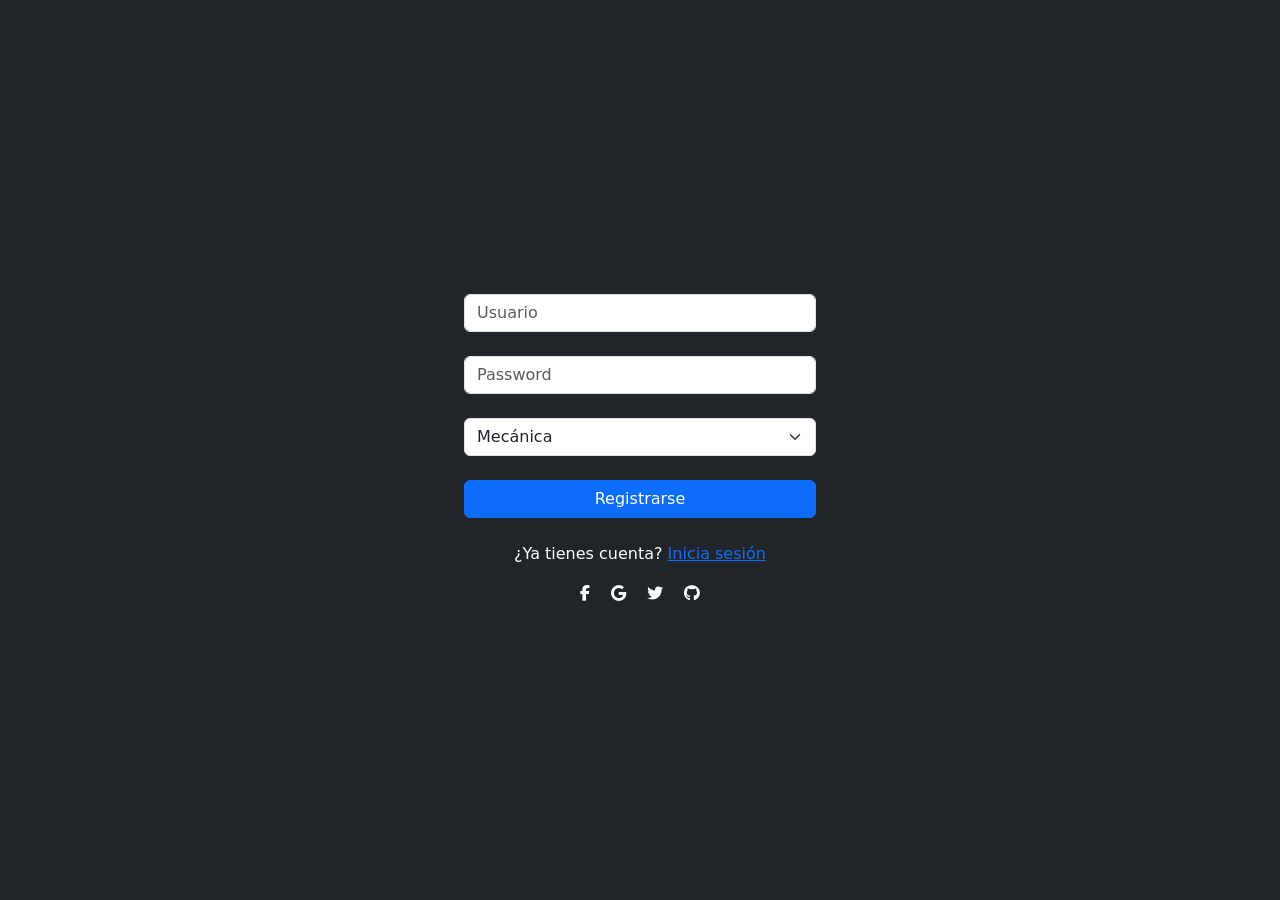
==== registro.html @ 6e68e418 "Add files via upload" ====
<!doctype html>
<html lang="en" data-bs-theme="light">
<head>
    <title>Registro</title>
    <meta charset="utf-8" />
    <meta name="viewport" content="width=device-width, initial-scale=1" />

    <!-- Bootstrap -->
    <link
        href="https://cdn.jsdelivr.net/npm/bootstrap@5.3.8/dist/css/bootstrap.min.css"
        rel="stylesheet"
    />

    <!-- FontAwesome -->
    <link rel="stylesheet" href="https://cdnjs.cloudflare.com/ajax/libs/font-awesome/6.5.0/css/all.min.css">
</head>

<body class="d-flex justify-content-center align-items-center vh-100 bg-dark">

<form class="p-4 text-white" style="max-width: 400px; width: 100%;" action="backend/registro.php" method="POST">

  <div class="mb-4">
    <input type="text" name="usuario" class="form-control" placeholder="Usuario" required />
  </div>

  <div class="mb-4">
    <input type="password" name="password" class="form-control" placeholder="Password" required />
  </div>

  <div class="mb-4">
    <select name="tipo" class="form-select">
      <option value="T">Mecánica</option>
      <option value="R">Ropa</option>
    </select>
  </div>

  <button type="submit" class="btn btn-primary w-100 mb-4">Registrarse</button>

  <div class="text-center">
    <p>¿Ya tienes cuenta? <a href="index.html">Inicia sesión</a></p>


    <i class="fab fa-facebook-f mx-2"></i>
    <i class="fab fa-google mx-2"></i>
    <i class="fab fa-twitter mx-2"></i>
    <i class="fab fa-github mx-2"></i>
  </div>

</form>

<script src="https://cdn.jsdelivr.net/npm/bootstrap@5.3.8/dist/js/bootstrap.bundle.min.js"></script>
</body>
</html>
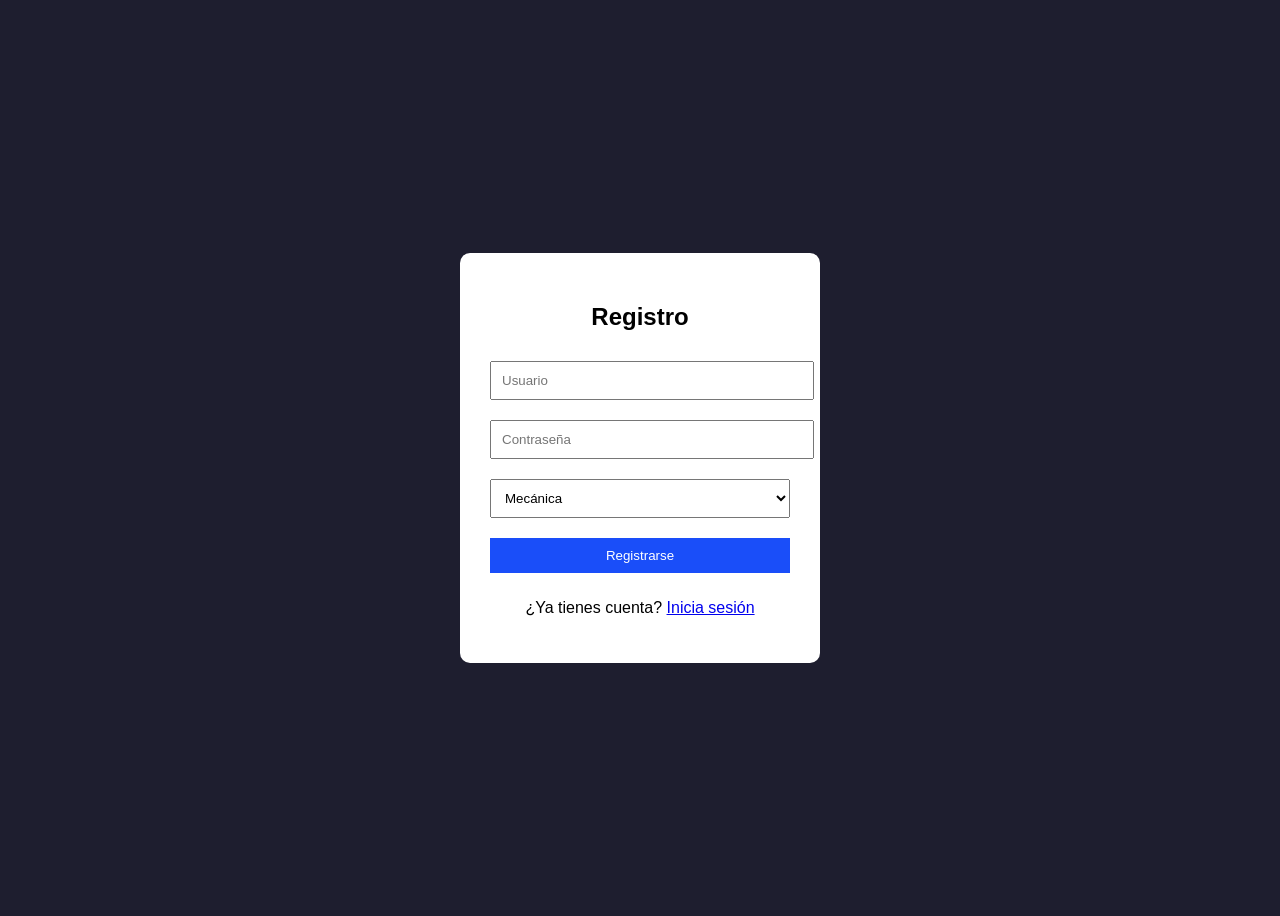
==== commit 53d6c85d: "Refactor registro.html structure and styles" ====
--- a/registro.html
+++ b/registro.html
@@ -1,53 +1,30 @@
-<!doctype html>
-<html lang="en" data-bs-theme="light">
+<!DOCTYPE html>
+<html lang="en">
 <head>
+    <meta charset="UTF-8">
+    <meta name="viewport" content="width=device-width, initial-scale=1.0">
     <title>Registro</title>
-    <meta charset="utf-8" />
-    <meta name="viewport" content="width=device-width, initial-scale=1" />
+    <link rel="stylesheet" href="css/styles.css">
+</head>
+<body>
 
-    <!-- Bootstrap -->
-    <link
-        href="https://cdn.jsdelivr.net/npm/bootstrap@5.3.8/dist/css/bootstrap.min.css"
-        rel="stylesheet"
-    />
+<div class="form-container">
+    <form action="/backend/registro.php" method="POST">
+        <h2>Registro</h2>
 
-    <!-- FontAwesome -->
-    <link rel="stylesheet" href="https://cdnjs.cloudflare.com/ajax/libs/font-awesome/6.5.0/css/all.min.css">
-</head>
+        <input type="text" name="usuario" placeholder="Usuario" required>
+        <input type="password" name="password" placeholder="Contraseña" required>
 
-<body class="d-flex justify-content-center align-items-center vh-100 bg-dark">
+        <select name="tipo">
+            <option value="T">Mecánica</option>
+            <option value="R">Ropa</option>
+        </select>
 
-<form class="p-4 text-white" style="max-width: 400px; width: 100%;" action="backend/registro.php" method="POST">
+        <button type="submit">Registrarse</button>
 
-  <div class="mb-4">
-    <input type="text" name="usuario" class="form-control" placeholder="Usuario" required />
-  </div>
+        <p>¿Ya tienes cuenta? <a href="login.html">Inicia sesión</a></p>
+    </form>
+</div>
 
-  <div class="mb-4">
-    <input type="password" name="password" class="form-control" placeholder="Password" required />
-  </div>
-
-  <div class="mb-4">
-    <select name="tipo" class="form-select">
-      <option value="T">Mecánica</option>
-      <option value="R">Ropa</option>
-    </select>
-  </div>
-
-  <button type="submit" class="btn btn-primary w-100 mb-4">Registrarse</button>
-
-  <div class="text-center">
-    <p>¿Ya tienes cuenta? <a href="index.html">Inicia sesión</a></p>
-
-
-    <i class="fab fa-facebook-f mx-2"></i>
-    <i class="fab fa-google mx-2"></i>
-    <i class="fab fa-twitter mx-2"></i>
-    <i class="fab fa-github mx-2"></i>
-  </div>
-
-</form>
-
-<script src="https://cdn.jsdelivr.net/npm/bootstrap@5.3.8/dist/js/bootstrap.bundle.min.js"></script>
 </body>
-</html>+</html>
--- a/css/styles.css
+++ b/css/styles.css
@@ -0,0 +1,36 @@
+body {
+    font-family: Arial, sans-serif;
+    background: #1e1e2f;
+    display: flex;
+    justify-content: center;
+    align-items: center;
+    height: 100vh;
+}
+
+.form-container {
+    background: white;
+    padding: 30px;
+    border-radius: 10px;
+    width: 300px;
+}
+
+form h2 {
+    text-align: center;
+}
+
+input, select, button {
+    width: 100%;
+    margin: 10px 0;
+    padding: 10px;
+}
+
+button {
+    background: #1a4ef9;
+    color: white;
+    border: none;
+    cursor: pointer;
+}
+
+p {
+    text-align: center;
+}
